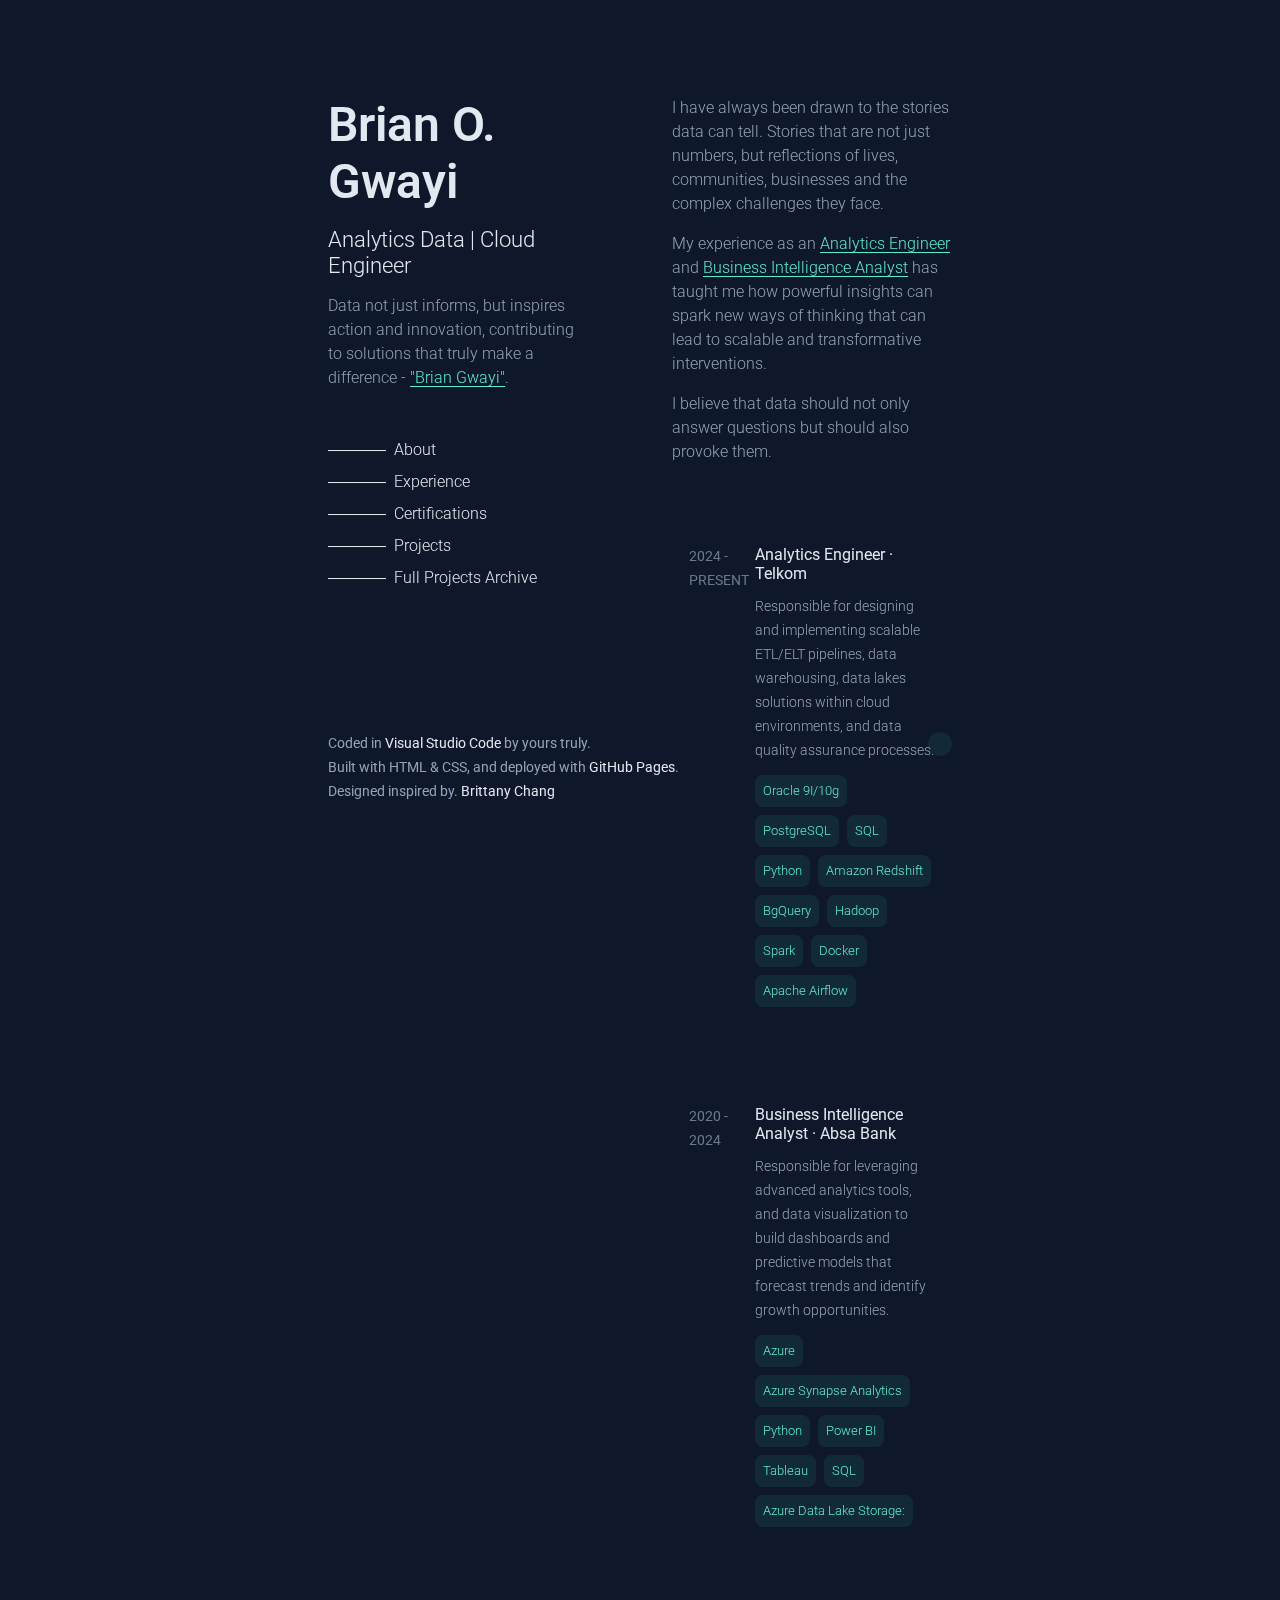
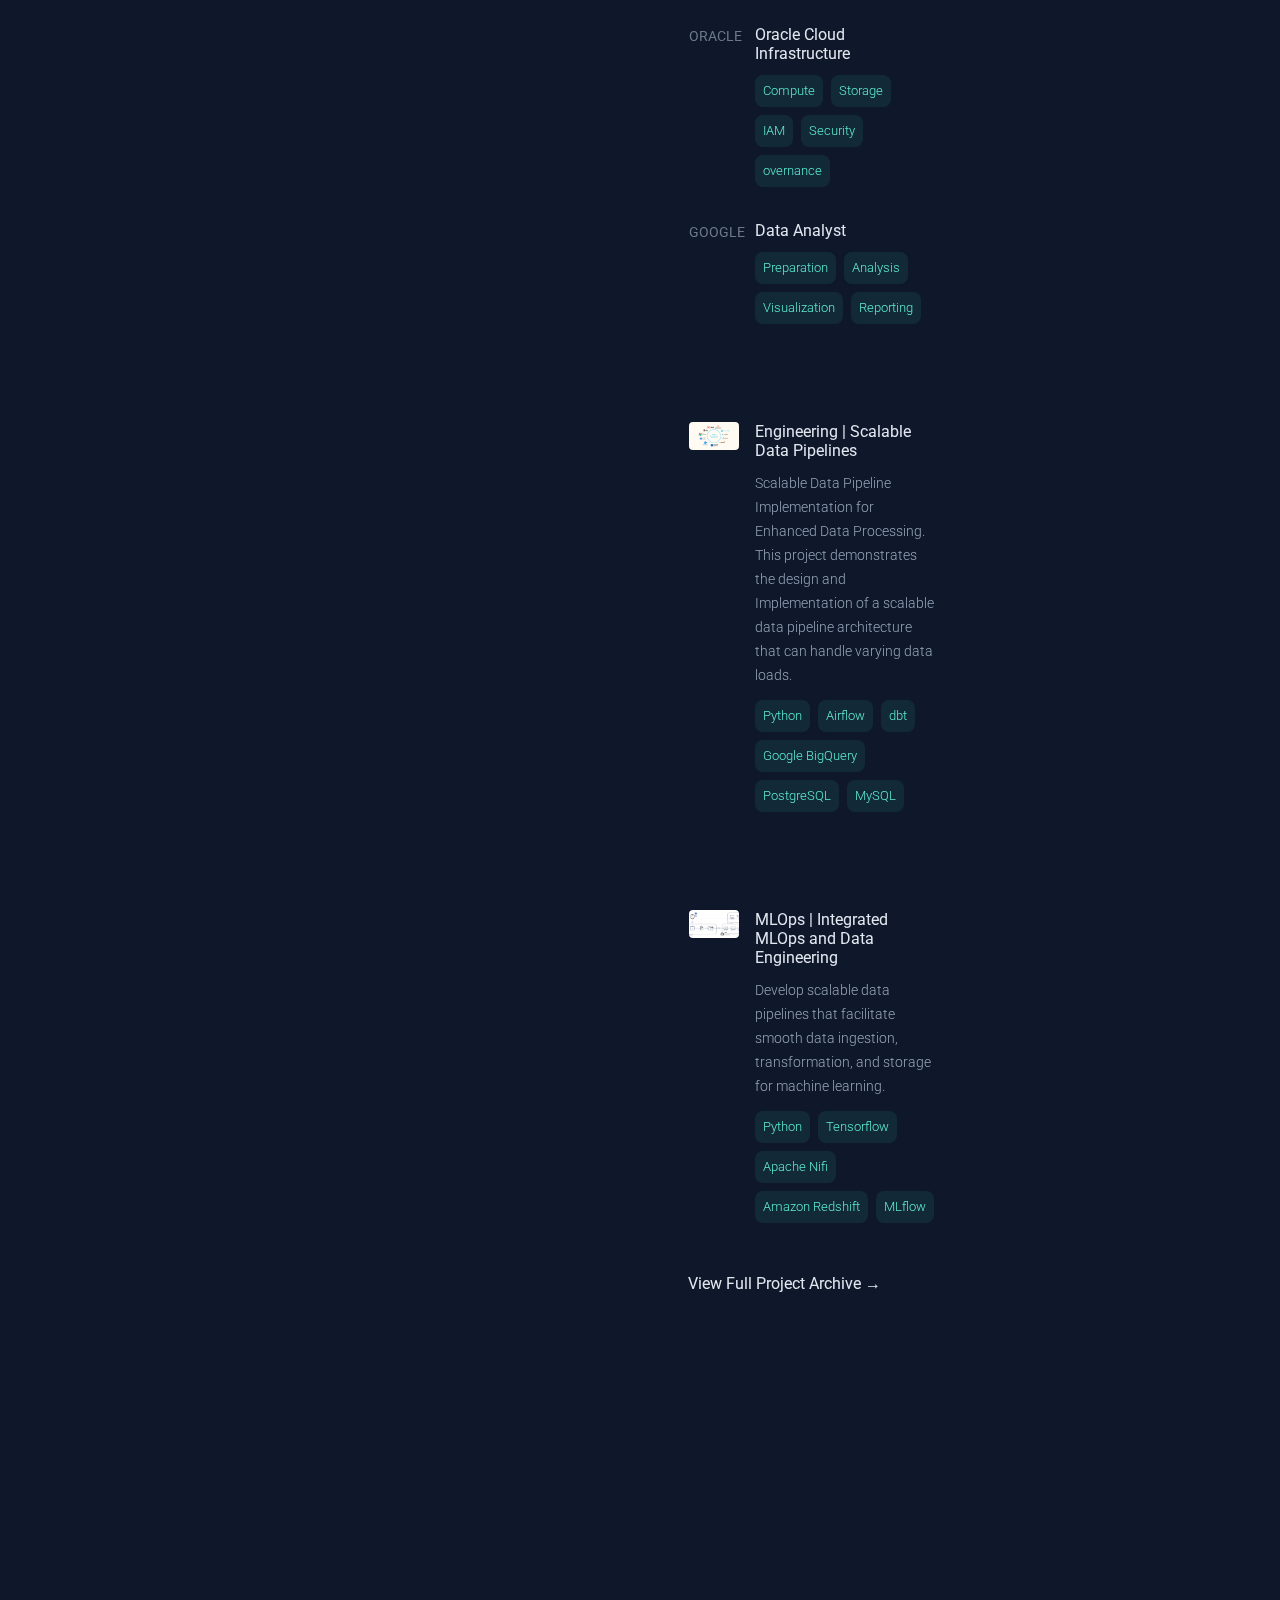
==== index.html @ 4a385754 "Update index.html" ====
<!DOCTYPE html>
<html lang="en">

<head>
    <meta charset="UTF-8">
    <meta name="viewport" content="width=device-width, initial-scale=1.0">
    <title>Brian O. Gwayi</title>
    <link rel="stylesheet" href="styles.css" />

    <link rel="preconnect" href="https://fonts.googleapis.com">
    <link rel="preconnect" href="https://fonts.gstatic.com" crossorigin>
    <link href="https://fonts.googleapis.com/css2?family=Roboto:ital,wght@0,100;0,300;0,400;0,500;0,700;0,900;1,100;1,300;1,400;1,500;1,700;1,900&display=swap" rel="stylesheet">

    <link rel="stylesheet" href="https://cdnjs.cloudflare.com/ajax/libs/font-awesome/6.5.2/css/all.min.css"
        integrity="sha512-SnH5WK+bZxgPHs44uWIX+LLJAJ9/2PkPKZ5QiAj6Ta86w+fsb2TkcmfRyVX3pBnMFcV7oQPJkl9QevSCWr3W6A=="
        crossorigin="anonymous" referrerpolicy="no-referrer" />
</head>

<body id="body">
    <header>
        <a href="#"><h1>Brian O. Gwayi</h1></a>
        <h4>Analytics Data | Cloud Engineer</h4>
        <p>
            Data not just informs, but inspires action and innovation, contributing to solutions that truly make a difference - <span class="accent-highlight">"Brian Gwayi"</span>.
        </p>
        <nav>
            <a class="anchor-text" href="#about">
                <div class="nav-line"></div>
                <p>About</p>
            </a>
            <a class="anchor-text" href="#experience">
                <div class="nav-line"></div>
                <p>Experience</p>
            </a>
            <a class="anchor-text" href="#certifications">
                <div class="nav-line"></div>
                <p>Certifications</p>
            </a>
            <a class="anchor-text" href="#projects">
                <div class="nav-line"></div>
                <p>Projects</p>
            </a>
            <a class="anchor-text" href="projects.html">
                <div class="nav-line"></div>
                <p>Full Projects Archive</p>
            </a>
        </nav>
        <div class="social-link-container">
            <a class="social-link" href="#" target="_blank">
                <i class="fa-brands fa-linkedin-in"></i>
            </a>
            <a class="social-link" href="#" target="_blank">
                <i class="fa-brands fa-github"></i>
            </a>
            <a class="social-link" href="#" target="_blank">
                <i class="fa-brands fa-youtube"></i>
            </a>
            <a class="social-link" href="#" target="_blank">
                <i class="fa-brands fa-twitter"></i>
            </a>
        </div>
    </header>
    <main>
        <section id="about">
            <div class="sticky-header">
                <h2 class="lightText">About</h2>
            </div>
            <div class="about-contents">
                <p>
                    I have always been drawn to the stories data can tell. Stories that are not just numbers, but reflections of
                    lives, communities, businesses and the complex challenges they face.
                </p>
                <p>
                    My experience as an <span class="accent-highlight">Analytics Engineer</span> and <span class="accent-highlight">Business Intelligence Analyst</span> has taught me how powerful insights can spark new ways of thinking that can lead to scalable and transformative interventions.
                </p>
                <p>
                    I believe that data should not only answer questions but should also provoke them.
                </p>
            </div>
        </section>
        <section id="experience">
            <div class="sticky-header">
                <h2 class="lightText">Experience</h2>
            </div>
            <div class="experience-contents">
                <!-- Analytics Engineer Experience -->
                <div class="experience-card">
                    <p class="tenure">2024 - present</p>
                    <div class="card-column">
                        <a class="card-header-link" href="https://telkom.co.ke/" target="_blank">
                            <h3 class="anchor-text card-header">Analytics Engineer · Telkom
                                <i class="fa-solid fa-arrow-right anchor-icon"></i>
                            </h3>
                        </a>
                        <p>
                            Responsible for designing and implementing scalable ETL/ELT pipelines, data warehousing, data lakes solutions within cloud environments, and data quality assurance processes.
                        </p>
                        <div class="tag-container">
                            <div class="tag"><p>Oracle 9I/10g</p></div>
                            <div class="tag"><p>PostgreSQL</p></div>
                            <div class="tag"><p>SQL</p></div>
                            <div class="tag"><p>Python</p></div>
                            <div class="tag"><p>Amazon Redshift</p></div>
                            <div class="tag"><p>BgQuery</p></div>
                            <div class="tag"><p>Hadoop</p></div>
                            <div class="tag"><p>Spark</p></div>
                            <div class="tag"><p>Docker</p></div>
                            <div class="tag"><p>Apache Airflow</p></div>
                        </div>
                    </div>
                </div>
                <!-- Business Intelligence Experience -->
                <div class="experience-card">
                    <p class="tenure">2020 - 2024</p>
                    <div class="card-column">
                        <a class="card-header-link" href="https://absabank.co.ke/" target="_blank">
                            <h3 class="anchor-text card-header">Business Intelligence Analyst · Absa Bank <i
                                    class="fa-solid fa-arrow-right anchor-icon"></i></h3>
                        </a>
                        <p>Responsible for leveraging advanced analytics tools, and data visualization to build dashboards and predictive models that forecast trends and identify growth opportunities.
                        </p>
                        <div class="tag-container">
                            <div class="tag"><p>Azure</p></div>
                            <div class="tag"><p>Azure Synapse Analytics</p></div>
                            <div class="tag"><p>Python</p></div>
                            <div class="tag"><p>Power BI</p></div>
                            <div class="tag"><p>Tableau</p></div>
                            <div class="tag"><p>SQL</p></div>
                            <div class="tag"><p>Azure Data Lake Storage:</p></div>
                        </div>
                    </div>
            </div>
        </section>
        <section id="certifications">
            <div class="sticky-header">
                <h2 class="lightText">Certifications</h2>
            </div>
            <div class="certification-contents">
                <div class="experience-card">
                    <p class="tenure">Oracle</p>
                    <div class="card-column">
                        <a class="card-header-link" href="/assets/docs/eCertificate.pdf" target="_blank">
                            <h3 class="anchor-text card-header">Oracle Cloud Infrastructure
                                <i class="fa-solid fa-arrow-right anchor-icon"></i>
                            </h3>
                        </a>
                        <div class="tag-container">
                            <div class="tag"><p>Compute</p></div>
                            <div class="tag"><p>Storage</p></div>
                            <div class="tag"><p>IAM</p></div>
                            <div class="tag"><p>Security</p></div>
                            <div class="tag"><p>overnance</p></div>
                        </div>
                    </div>
                </div>
                <div class="experience-card">
                    <p class="tenure">Google</p>
                    <div class="card-column">
                        <a class="card-header-link" href="/assets/docs/7CND52S97K7B.pdf" target="_blank">
                            <h3 class="anchor-text card-header">Data Analyst
                                <i class="fa-solid fa-arrow-right anchor-icon"></i>
                            </h3>
                        </a>
                        <div class="tag-container">
                            <div class="tag"><p>Preparation</p></div>
                            <div class="tag"><p>Analysis</p></div>
                            <div class="tag"><p>Visualization</p></div>
                            <div class="tag"><p>Reporting</p></div>
                        </div>
                    </div>
                </div>
            </div>
        </section>
        <section id="projects">
            <div class="sticky-header">
                <h2 class="lightText">Projects</h2>
            </div>
            <div class="project-contents">
                <div class="project-card">
                    <div class="project-image-container">
                        <img src="/assets/public_img/engineering.png" alt="hyr_sh thumbnail" />
                    </div>
                    <div class="card-column">
                        <a href="pipeline.html" target="_blank" class="card-header-link">
                            <h3 class="anchor-text card-header">Engineering | Scalable Data Pipelines
                                <i class="fa-solid fa-arrow-right anchor-icon"></i>
                            </h3>
                        </a>
                        <p>Scalable Data Pipeline Implementation for Enhanced Data Processing. This project demonstrates the design and Implementation of a scalable data pipeline architecture that can handle varying data loads.</p>
                        </a>
                        <div class="tag-container">
                            <div class="tag"><p>Python</p></div>
                            <div class="tag"><p>Airflow</p></div>
                            <div class="tag"><p>dbt</p></div>
                            <div class="tag"><p>Google BigQuery</p></div>
                            <div class="tag"><p>PostgreSQL</p></div>
                            <div class="tag"><p>MySQL</p></div>
                        </div>
                    </div>
                </div>
                <div class="project-card">
                    <div class="project-image-container">
                        <img src="/assets/public_img/DiagramMLOPs.png" alt="smoljames_education thumbnail" />
                    </div>
                    <div class="card-column">
                        <a class="card-header-link" href="#" target="_blank">
                            <h3 class="anchor-text card-header">MLOps | Integrated MLOps and Data Engineering
                                <i
                                    class="fa-solid fa-arrow-right anchor-icon"></i></h3>
                        </a>
                        <p>
                            Develop scalable data pipelines that facilitate smooth data ingestion, transformation, and storage for machine learning.
                        </p>
                        </a>
                        <div class="tag-container">
                            <div class="tag"><p>Python</p></div>
                            <div class="tag"><p>Tensorflow</p></div>
                            <div class="tag"><p>Apache Nifi</p></div>
                            <div class="tag"><p>Amazon Redshift</p></div>
                            <div class="tag"><p>MLflow</p></div>
                        </div>
                    </div>
                </div>
            </div>
            <a href="projects.html" target="_blank" class="project-archive-link">
                <p>View Full Project Archive <span class="right-arrow">&rarr;</span></p>
            </a>
        </section>
    </main>
    <footer>
        <p>
            Coded in <a href="https://code.visualstudio.com/" target="_blank" class="anchor-text">Visual Studio Code</a>
            by yours truly. <br />Built with HTML & CSS, and
            deployed with <a href="https://pages.github.com/" target="_blank" class="anchor-text">GitHub Pages</a>. <br />Designed inspired by.
            <a href="https://brittanychiang.com/" target="_blank" class="anchor-text">Brittany Chang</a>
        </p>
        <a href="#body" class="scroll-to-top">
            <i class="fa-solid fa-arrow-up"></i>
        </a>
    </footer>
</body>
</html>
---- styles.css ----
:root {
    --color-accent: #5eead4;
    --background-accent: #2dd4bf1a;
    --color-highlight: #e2e8f0;
}

html {
    scroll-behavior: smooth;
}

* {
    box-sizing: border-box;
    margin: 0;
    padding: 0;
    font-family: 'Roboto', sans-serif;
}

body {
    background: #0f172a;
    color: #94a3b8;
    padding: 4rem 2rem;
    display: grid;
    grid-template-columns: repeat(1, minmax(0, 1fr));
    gap: 4rem;
}

p {
    line-height: 1.5rem;
}

p::selection,
h1::selection,
h2::selection,
h3::selection,
h4::selection,
h5::selection,
h6::selection,
/* my styles */
.accent-highlight::selection,
.anchor-text::selection {
    background: var(--color-accent);
    color: #0f172a;
}

header,
main,
footer {
    position: relative;
    z-index: 10;
}

header {
    display: flex;
    flex-direction: column;
    gap: 1rem;
    max-width: 300px;
}

header h1,
header h4,
.lightText {
    color: var(--color-highlight);
}

header a {
    text-decoration: none;
}

header h1 {
    font-weight: 600;
}

header h4 {
    font-weight: 300;
}

header p {
    font-weight: 300;
}

nav {
    display: none;
}

nav a {
    font-size: 0.9rem;
    display: flex;
    align-items: center;
    gap: 0.5rem;
}

.nav-line {
    /* ADDED POST TUTORIAL */
    height: 1px;
    width: 58px;
    background: var(--color-highlight);
    transition-duration: 200ms;
}

nav a:hover .nav-line {
    /* ADDED POST TUTORIAL */
    background: var(--color-accent);
    width: 96px;
}

.social-link-container {
    display: flex;
    align-items: center;
    gap: 1rem;
}

.social-link {
    font-size: 1.4rem;
    color: inherit;
    text-decoration: none;
    transition-duration: 200ms;
}

.social-link:hover {
    color: var(--color-highlight);
}

main {
    display: flex;
    flex-direction: column;
    gap: 4rem;
}

section {
    display: flex;
    flex-direction: column;
    gap: 2rem;
}

section h2 {
    text-transform: uppercase;
    font-size: 1rem;
    font-weight: 500;
}

.sticky-header {
    position: sticky;
    top: 0;
    padding: 1rem 0;
}

.sticky-header h2 {
    position: relative;
    z-index: 2;
}

.sticky-header::before {
    content: '';
    position: absolute;
    inset: 0;
    /* MODIFIED POST TUTORIAL - REMOVE OPACITY AND CHANGED HEX CODE */
    background: #0f172a;
    backdrop-filter: blur(5px);
}

.about-contents {
    display: flex;
    flex-direction: column;
    gap: 1rem;
}

.about-contents p {
    font-size: 1rem;
    font-weight: 300;
}

.anchor-text {
    color: var(--color-highlight);
    text-decoration: none;
    transition-duration: 200ms;
}

.anchor-text:hover {
    color: var(--color-accent);
}

.experience-contents,
.project-contents {
    display: flex;
    flex-direction: column;
    gap: 4rem;
}

.experience-card,
.project-card {
    display: grid;
    grid-template-columns: repeat(1, minmax(0, 1fr));
}

.experience-card {
    /* MODIFIED POST TUTORIAL */
    gap: 0.5rem 1rem;
}

.project-card {
    /* MODIFIED POST TUTORIAL */
    gap: 1rem 1rem;
}

.card-column {
    display: flex;
    flex-direction: column;
    gap: 0.75rem;
}

.card-column p {
    font-weight: 300;
    font-size: .9rem;
}

.card-header-link {
    /* ADDED POST TUTORIAL - ADDED CLASS TO ANCHOR TAG IN HTML */
    text-decoration: none;
}

.tenure {
    opacity: 0.7;
    text-transform: uppercase;
    font-size: 0.8rem;
}

.experience-card p {
    font-size: 0.9rem;
}

.card-header {
    font-weight: 400;
    font-size: 1rem;
}

.anchor-icon {
    padding-left: 0.5rem;
}

.tag-container {
    display: flex;
    flex-wrap: wrap;
    gap: 0.5rem;
    color: var(--color-accent);
}

.tag {
    border-radius: 0.5rem;
    padding: 0.25rem 0.5rem;
    background: var(--background-accent);
}

.tag p {
    font-size: 0.8rem;
}

.project-image-container {
    max-width: 200px;
    overflow: hidden;
    display: grid;
    place-items: center;
    aspect-ratio: 16 / 9;
    order: 2;
    border-radius: 0.25rem;
}

.project-image-container img {
    object-fit: cover;
    width: 100%;
    height: 100%;
}

.project-stat-link {
    display: flex;
    align-items: center;
    gap: 0.5rem;
    font-size: 0.8rem;
}

.project-archive-link {
    position: relative;
    color: var(--color-highlight);
    text-decoration: none;
    transition-duration: 200ms;
    margin-right: auto;
}

.project-archive-link span {
    transition-duration: 200ms;
}

.project-archive-link:hover span {
    padding-left: 0.5rem;
}

.project-archive-link::after {
    content: '';
    position: absolute;
    left: 0;
    width: 100%;
    height: 1.5px;
    bottom: 0;
    background: transparent;
    transition-duration: 200ms;
}

.project-archive-link:hover::after {
    background: var(--color-accent);
}

footer {
    display: flex;
    flex-direction: column;
    gap: 2rem;
    justify-content: space-between;
    align-items: flex-start;
}

footer p {
    font-size: 0.9rem;
}

.scroll-to-top {
    text-decoration: none;
    color: var(--color-accent);
    background: var(--background-accent);
    padding: 0 0.75rem;
    aspect-ratio: 1/1;
    display: grid;
    place-items: center;
    border-radius: 100%;
    overflow: hidden;
    transition-duration: 200ms;
}

.scroll-to-top:hover {
    opacity: 0.6;
}

.accent-highlight {
    color: var(--color-accent);
    /* font-style: italic; */
    text-decoration: underline;
    text-underline-offset: .2rem;
}

.accent-highlight:hover {
    color: var(--color-highlight);
}

/* MEDIUM SCREEN BREAKPOINT */
@media (min-width: 640px) {

    /* ADJUSTED POST TUTORIAL */
    body {
        padding: 5rem 3rem;
    }

    .project-card,
    .experience-card {
        grid-template-columns: repeat(4, minmax(0, 1fr));
    }

    .card-column {
        grid-column: span 3 / span 3;
    }

    .project-image-container {
        order: 0;
    }

    header {
        max-width: unset;
    }

    header h1 {
        font-size: 3rem;
    }

    header h4 {
        font-size: 1.4rem;
    }

    header p {
        max-width: 300px;
    }

    .social-link-container {
        gap: 1.5rem;
    }

    .social-link-container i {
        font-size: 2rem;
    }
}


/* LARGE SCREEN BREAKPOINT */
@media (min-width: 1024px) {
    body {
        grid-template-columns: repeat(2, minmax(0, 1fr));
        /* ADJUSTED POST TUTORIAL */
        /* gap: 10rem; */
        padding: 2rem;
        padding-top: 0;
        /* my style */
        margin: auto 70px;
    }

    header {
        position: sticky;
        top: 0;
        margin-left: auto;
        /* MODIFIED POST TUTORIAL */
        height: fit-content;
        padding-bottom: 6rem;
    }

    header h1 {
        font-size: 3rem;
    }

    header h4 {
        font-size: 1.4rem;
    }

    header p {
        /* max-width: 300px; */

        /* my styles */
        max-width: 90%;
    }

    nav {
        /* MODIFIED POST TUTORIAL */
        padding: 2rem 0;
        display: flex;
        flex-direction: column;
        gap: 0.5rem;
        flex: 1;
    }

    nav a {
        font-size: 1rem;
    }

    .social-link-container {
        gap: 1.5rem;
    }

    .social-link-container i {
        font-size: 2rem;
    }

    header,
    main {
        padding-top: 6rem;
        max-width: 700px;
        width: 100%;
    }

    main {
        margin-right: auto;
    }

    .sticky-header {
        display: none;
    }

    /* ADDED POST TUTORIAL */
    .project-card,
    .experience-card {
        padding: 1rem;
        border-radius: 0.5rem;
        border: 1px solid transparent;
        transition-duration: 200ms;
    }

    /* ADDED POST TUTORIAL */
    .project-card:hover,
    .experience-card:hover {
        background: #1b2541;
        border: 1px solid #94a3b826;
        box-shadow: 0 0 20px 3px #0f172a;
    }

    .project-archive-link,
    .resume-link {
        padding-left: 1rem;
    }

    footer {

        grid-column: span 2 / span 2;
        flex-direction: row;
        max-width: 1400px;
        margin: 0 auto;
        width: 100%;
        /* me */
        position: sticky;
        bottom: 0;
        padding-bottom: 6rem;
    }
}


/* LARGE SCREEN BREAKPOINT */
@media (min-width: 1280px) {
    body {
        grid-template-columns: repeat(2, minmax(0, 1fr));
        /* ADJUSTED POST TUTORIAL */
        /* gap: 10rem; */
        padding: 8rem;
        padding-top: 0;
        /* my style */
        margin: auto 200px;
    }

    header {
        position: sticky;
        top: 0;
        margin-left: auto;
        /* MODIFIED POST TUTORIAL */
        height: fit-content;
        padding-bottom: 6rem;
    }

    header h1 {
        font-size: 3rem;
    }

    header h4 {
        font-size: 1.4rem;
    }

    header p {
        /* max-width: 300px; */

        /* my styles */
        max-width: 90%;
    }

    nav {
        /* MODIFIED POST TUTORIAL */
        padding: 2rem 0;
        display: flex;
        flex-direction: column;
        gap: 0.5rem;
        flex: 1;
    }

    nav a {
        font-size: 1rem;
    }

    .social-link-container {
        gap: 1.5rem;
    }

    .social-link-container i {
        font-size: 2rem;
    }

    header,
    main {
        padding-top: 6rem;
        max-width: 700px;
        width: 100%;
    }

    main {
        margin-right: auto;
    }

    .sticky-header {
        display: none;
    }

    /* ADDED POST TUTORIAL */
    .project-card,
    .experience-card {
        padding: 1rem;
        border-radius: 0.5rem;
        border: 1px solid transparent;
        transition-duration: 200ms;
    }

    /* ADDED POST TUTORIAL */
    .project-card:hover,
    .experience-card:hover {
        background: #1b2541;
        border: 1px solid #94a3b826;
        box-shadow: 0 0 20px 3px #0f172a;
    }

    .project-archive-link,
    .resume-link {
        padding-left: 1rem;
    }

    footer {

        grid-column: span 2 / span 2;
        flex-direction: row;
        max-width: 1400px;
        margin: 0 auto;
        width: 100%;
        /* me */
        position: sticky;
        bottom: 0;
        padding-bottom: 6rem;
    }
}
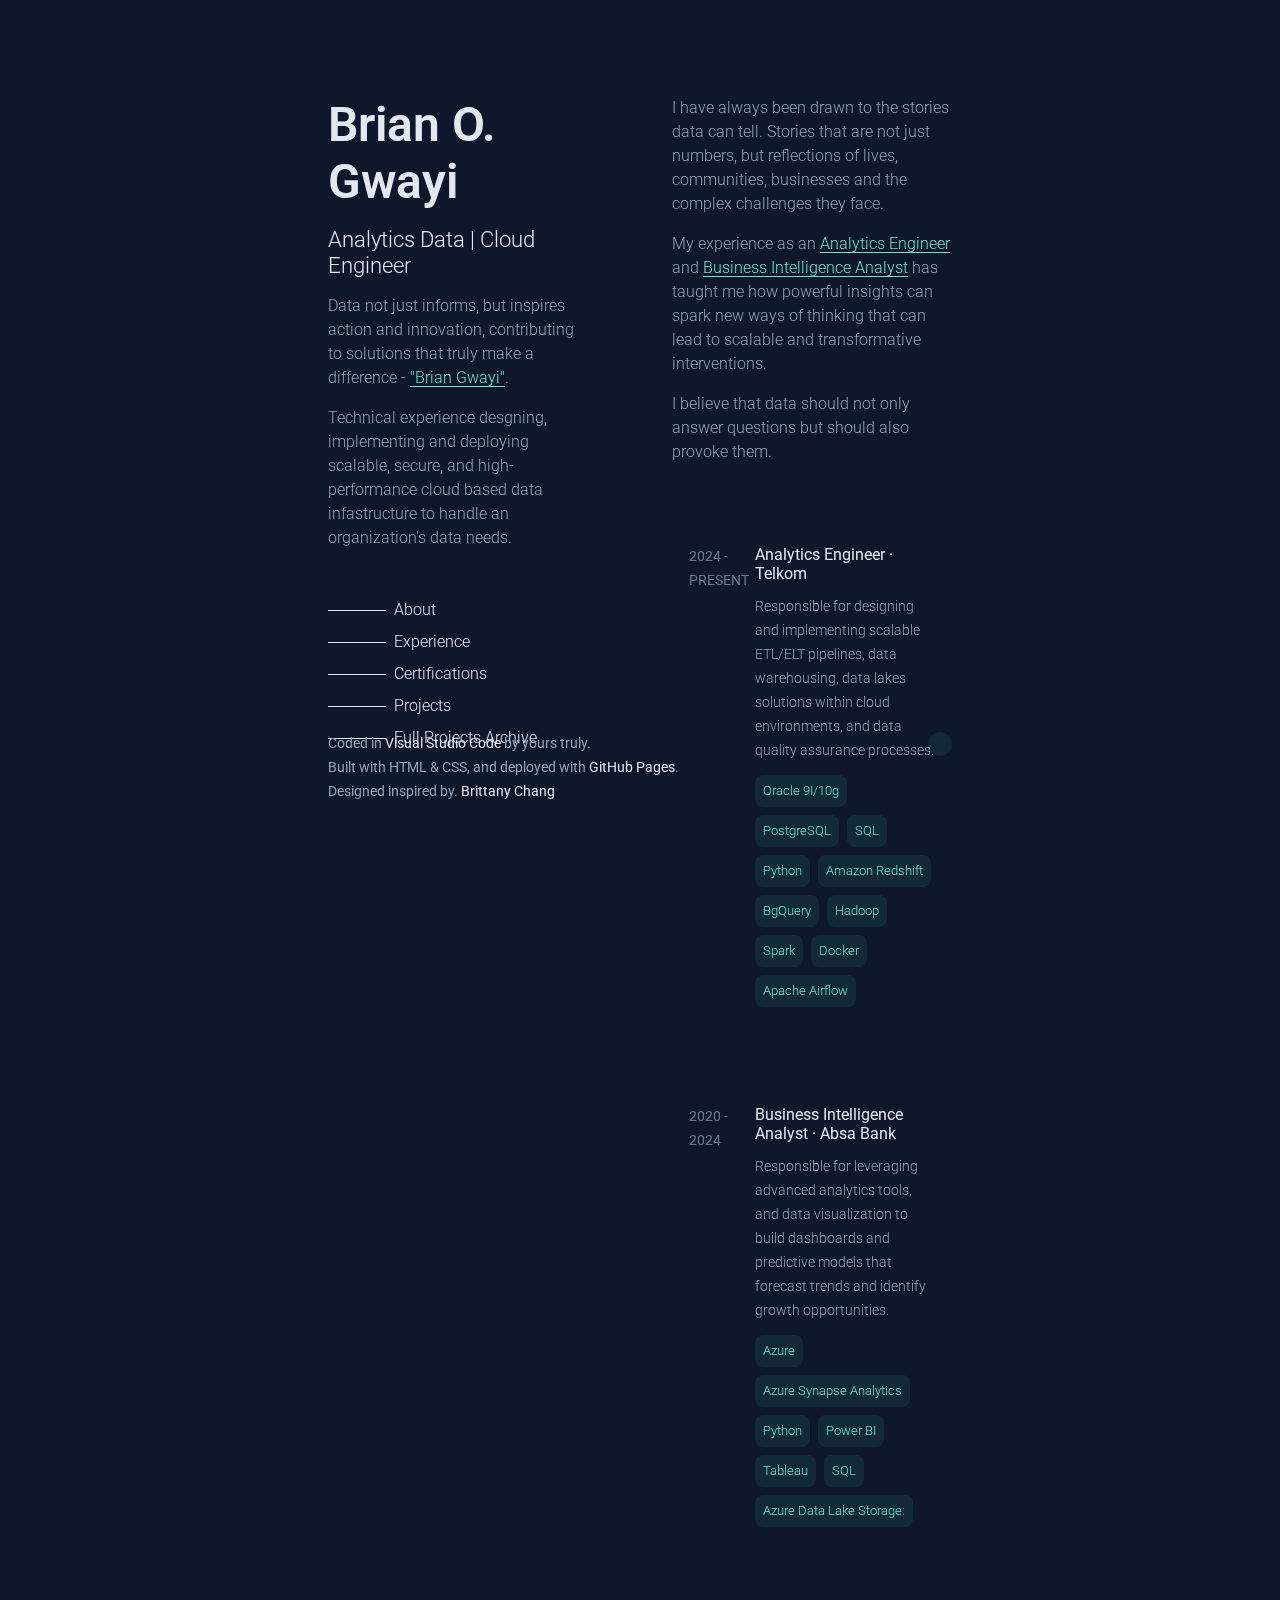
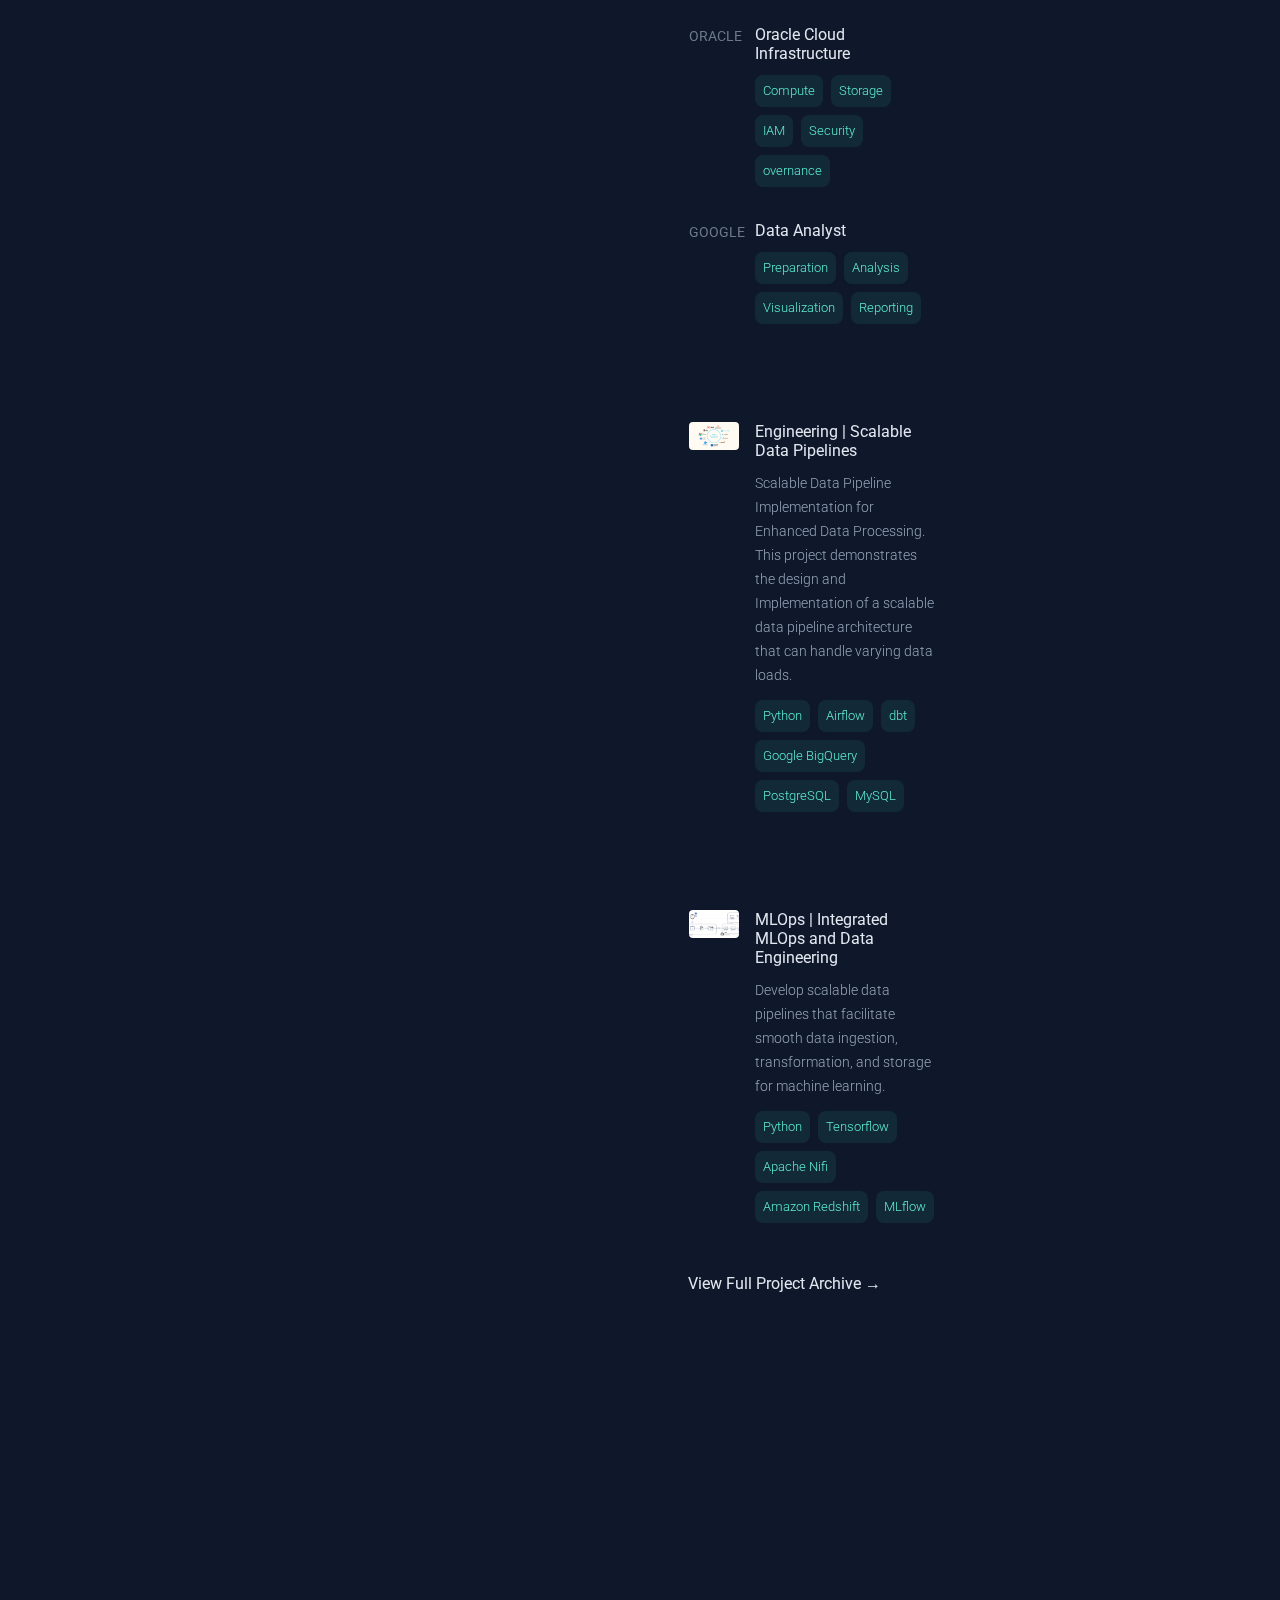
==== commit 101fd190: "update" ====
--- a/index.html
+++ b/index.html
@@ -22,6 +22,9 @@
         <h4>Analytics Data | Cloud Engineer</h4>
         <p>
             Data not just informs, but inspires action and innovation, contributing to solutions that truly make a difference - <span class="accent-highlight">"Brian Gwayi"</span>.
+        </p>
+        <p>
+            Technical experience desgning, implementing and deploying scalable, secure, and high-performance cloud based data infastructure to handle an organization's data needs.
         </p>
         <nav>
             <a class="anchor-text" href="#about">
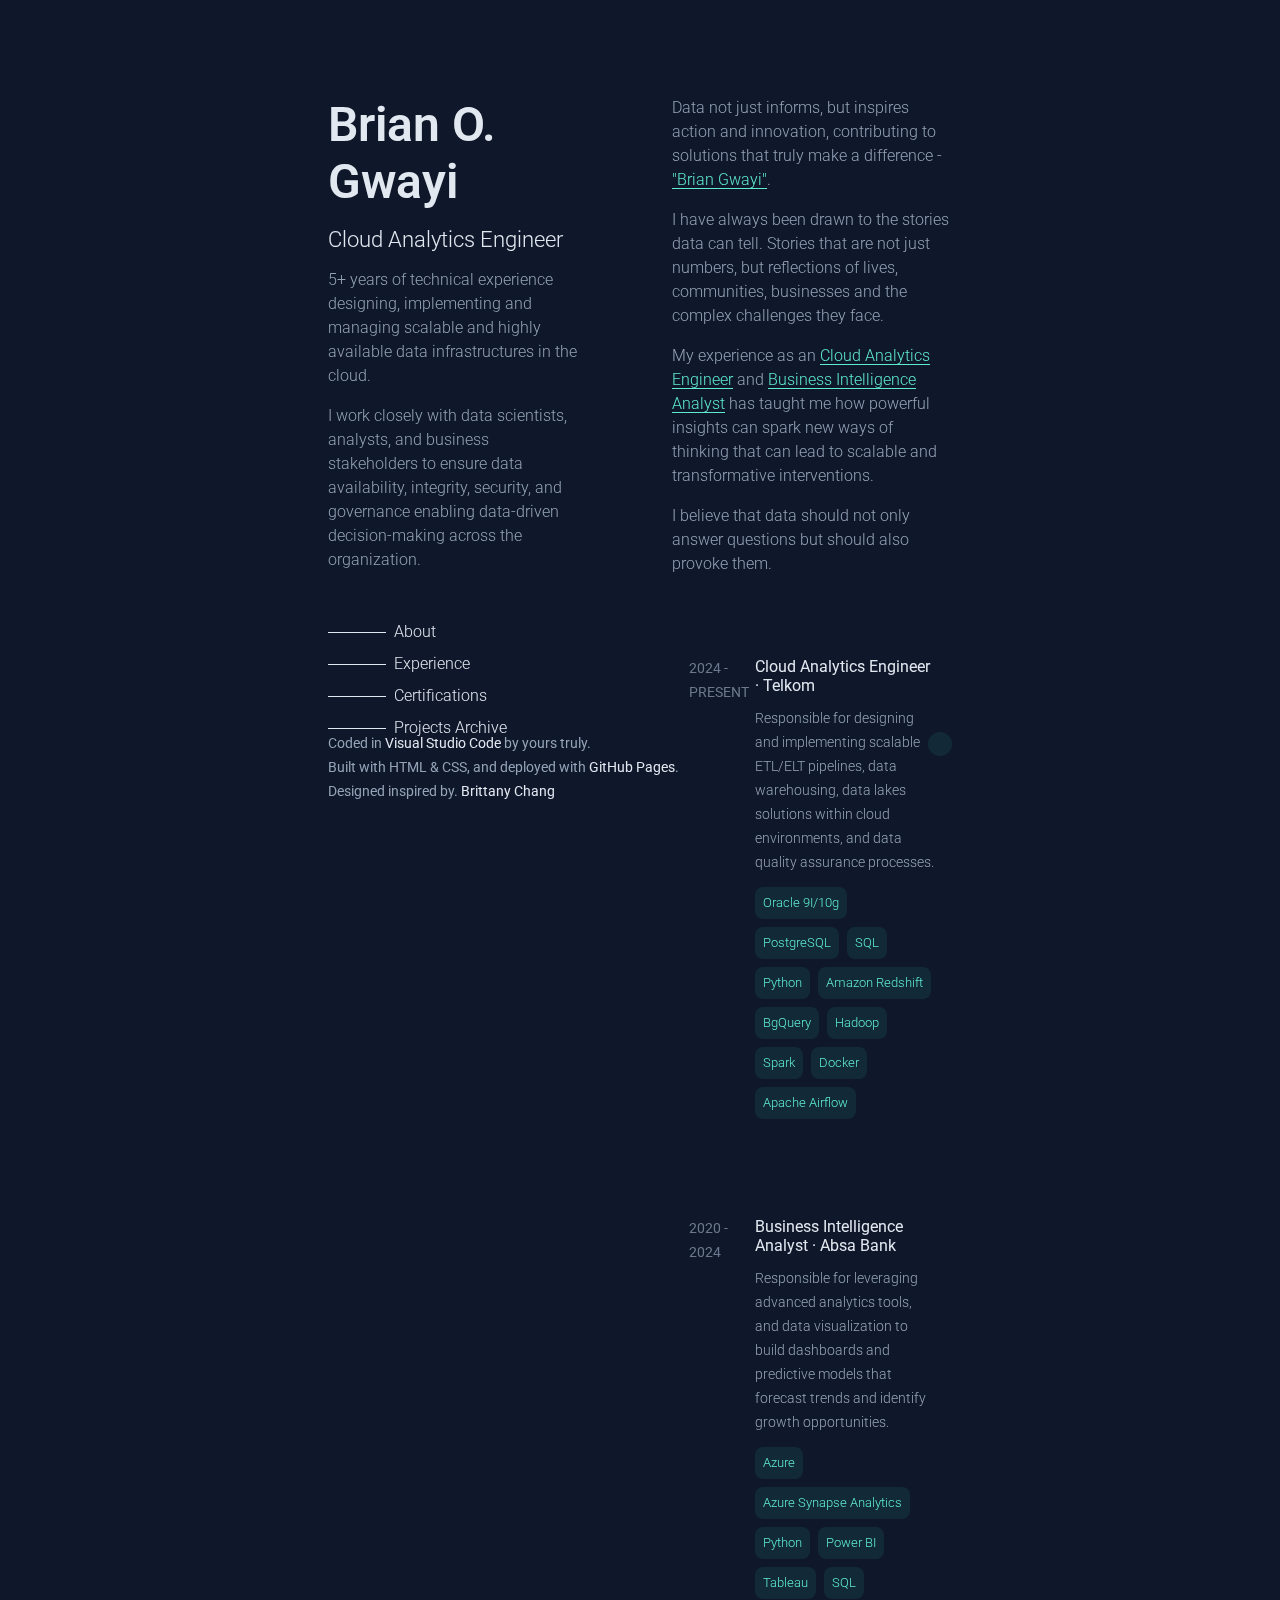
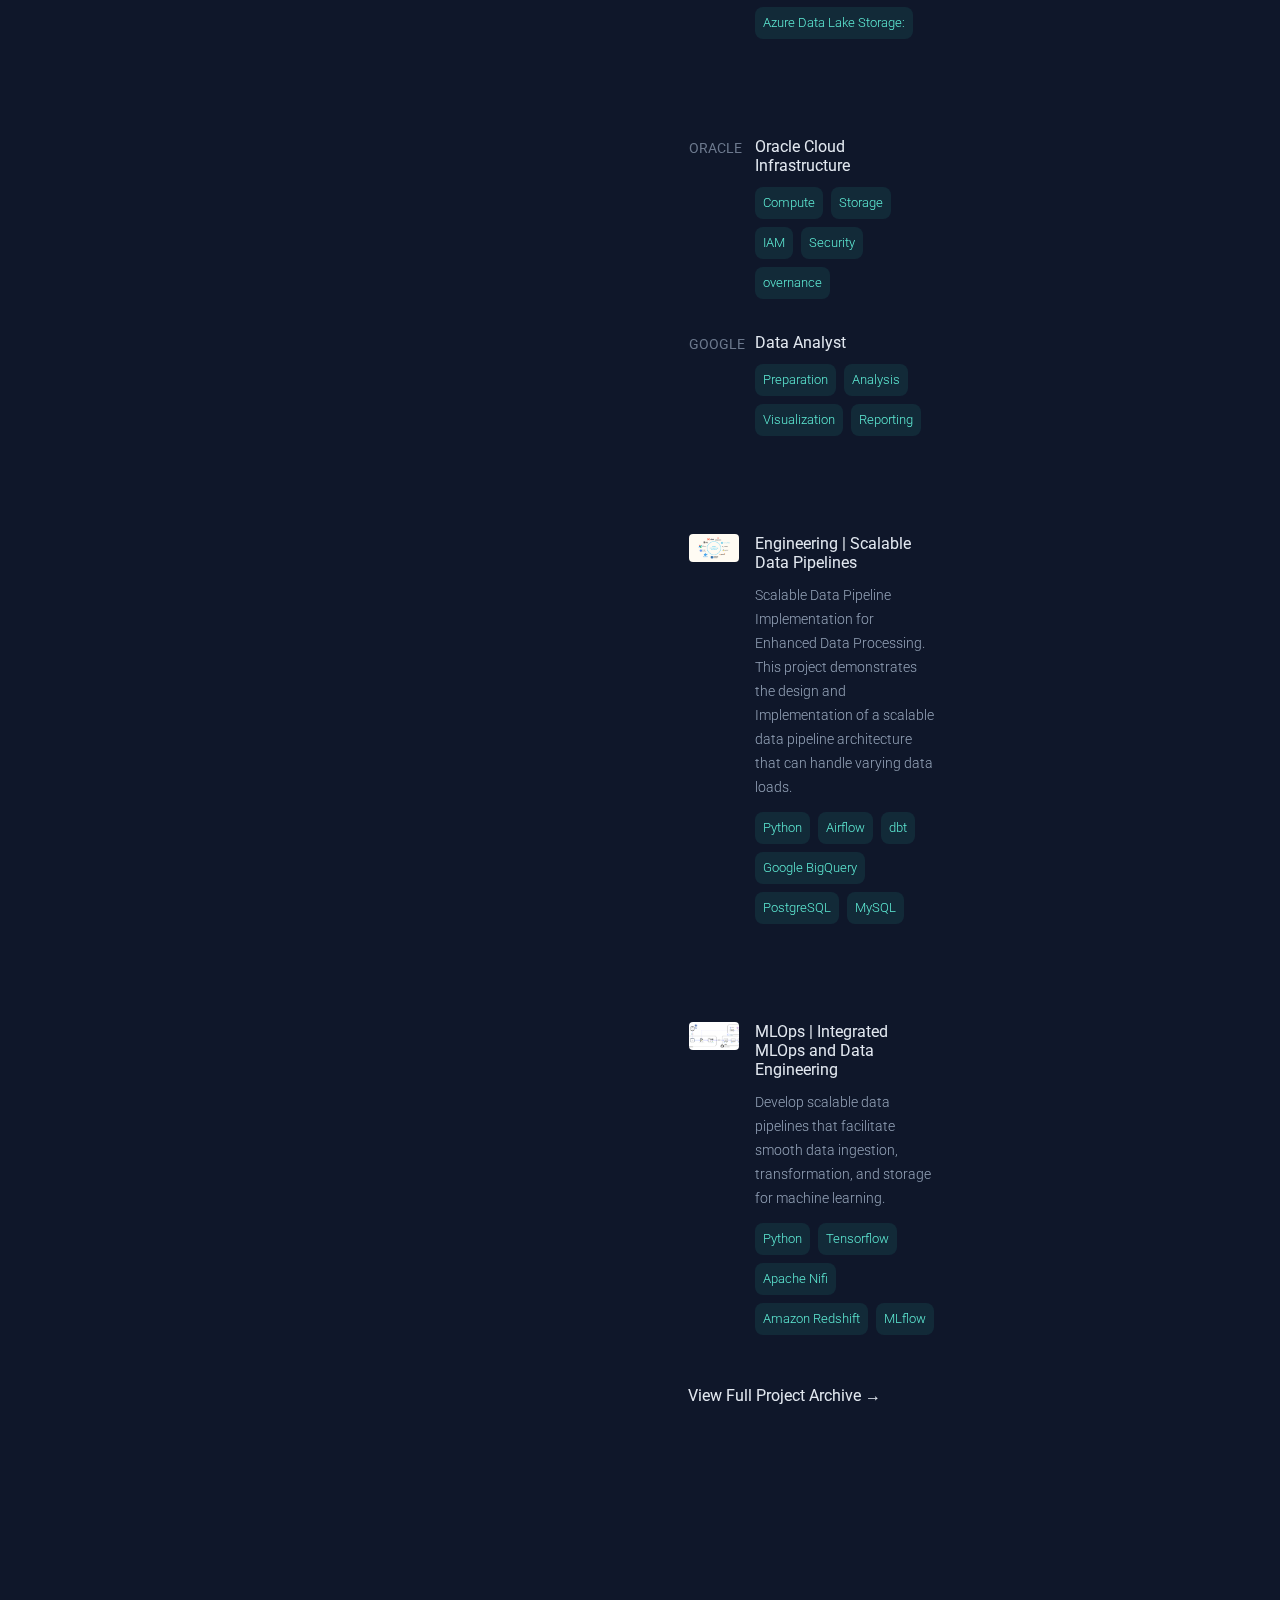
==== commit 53bde570: "Update index.html" ====
--- a/index.html
+++ b/index.html
@@ -19,13 +19,19 @@
 <body id="body">
     <header>
         <a href="#"><h1>Brian O. Gwayi</h1></a>
-        <h4>Analytics Data | Cloud Engineer</h4>
-        <p>
+        <h4>Cloud Analytics Engineer</h4>
+        <p>
+            5+ years of technical experience designing, implementing and managing scalable and highly available data infrastructures in the cloud.
+        </p>
+        <p>
+            I work closely with data scientists, analysts, and business stakeholders to ensure data availability, integrity, security, and governance enabling data-driven decision-making across the organization.
+        </p>
+        <!-- <p>
             Data not just informs, but inspires action and innovation, contributing to solutions that truly make a difference - <span class="accent-highlight">"Brian Gwayi"</span>.
         </p>
         <p>
             Technical experience desgning, implementing and deploying scalable, secure, and high-performance cloud based data infastructure to handle an organization's data needs.
-        </p>
+        </p> -->
         <nav>
             <a class="anchor-text" href="#about">
                 <div class="nav-line"></div>
@@ -39,13 +45,13 @@
                 <div class="nav-line"></div>
                 <p>Certifications</p>
             </a>
-            <a class="anchor-text" href="#projects">
+            <!-- <a class="anchor-text" href="#projects">
                 <div class="nav-line"></div>
                 <p>Projects</p>
-            </a>
+            </a> -->
             <a class="anchor-text" href="projects.html">
                 <div class="nav-line"></div>
-                <p>Full Projects Archive</p>
+                <p>Projects Archive</p>
             </a>
         </nav>
         <div class="social-link-container">
@@ -70,11 +76,14 @@
             </div>
             <div class="about-contents">
                 <p>
+                    Data not just informs, but inspires action and innovation, contributing to solutions that truly make a difference - <span class="accent-highlight">"Brian Gwayi"</span>.
+                </p>
+                <p>
                     I have always been drawn to the stories data can tell. Stories that are not just numbers, but reflections of
                     lives, communities, businesses and the complex challenges they face.
                 </p>
                 <p>
-                    My experience as an <span class="accent-highlight">Analytics Engineer</span> and <span class="accent-highlight">Business Intelligence Analyst</span> has taught me how powerful insights can spark new ways of thinking that can lead to scalable and transformative interventions.
+                    My experience as an <span class="accent-highlight">Cloud Analytics Engineer</span> and <span class="accent-highlight">Business Intelligence Analyst</span> has taught me how powerful insights can spark new ways of thinking that can lead to scalable and transformative interventions.
                 </p>
                 <p>
                     I believe that data should not only answer questions but should also provoke them.
@@ -91,7 +100,7 @@
                     <p class="tenure">2024 - present</p>
                     <div class="card-column">
                         <a class="card-header-link" href="https://telkom.co.ke/" target="_blank">
-                            <h3 class="anchor-text card-header">Analytics Engineer · Telkom
+                            <h3 class="anchor-text card-header">Cloud Analytics Engineer · Telkom
                                 <i class="fa-solid fa-arrow-right anchor-icon"></i>
                             </h3>
                         </a>
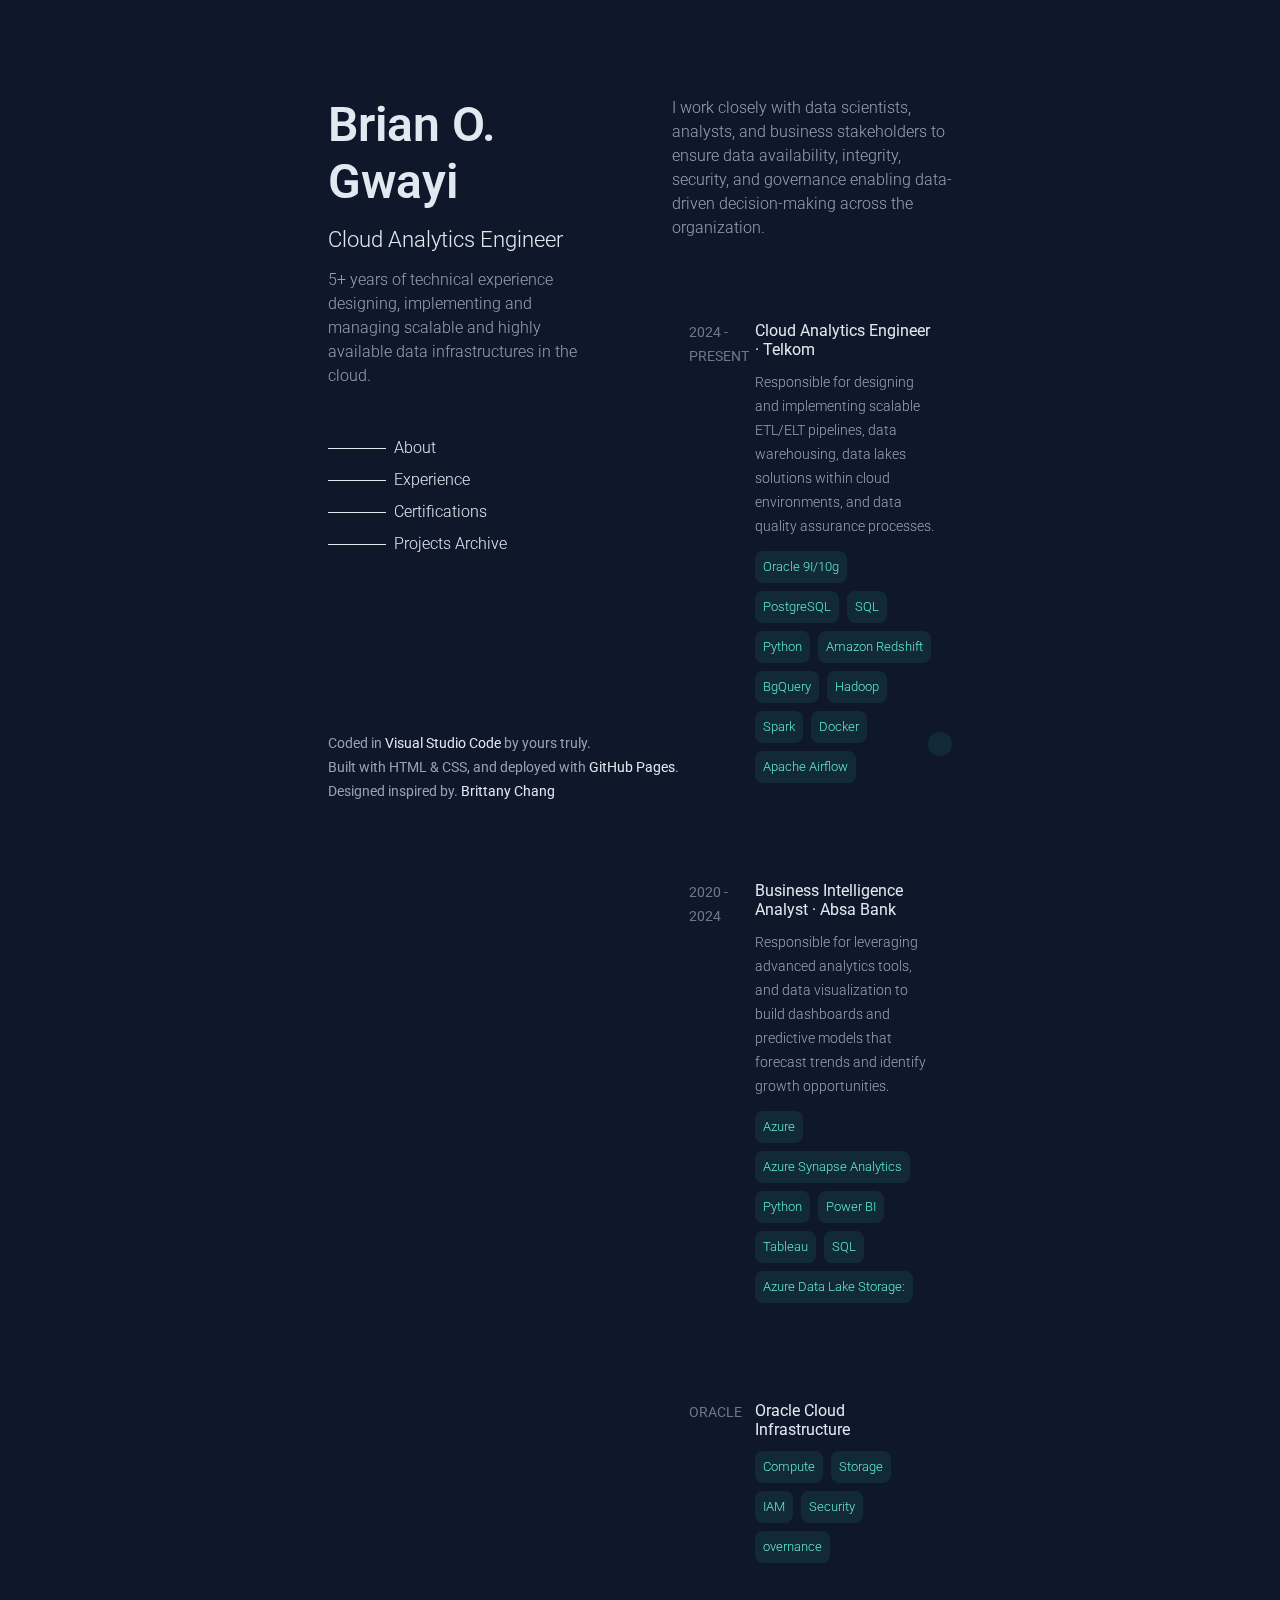
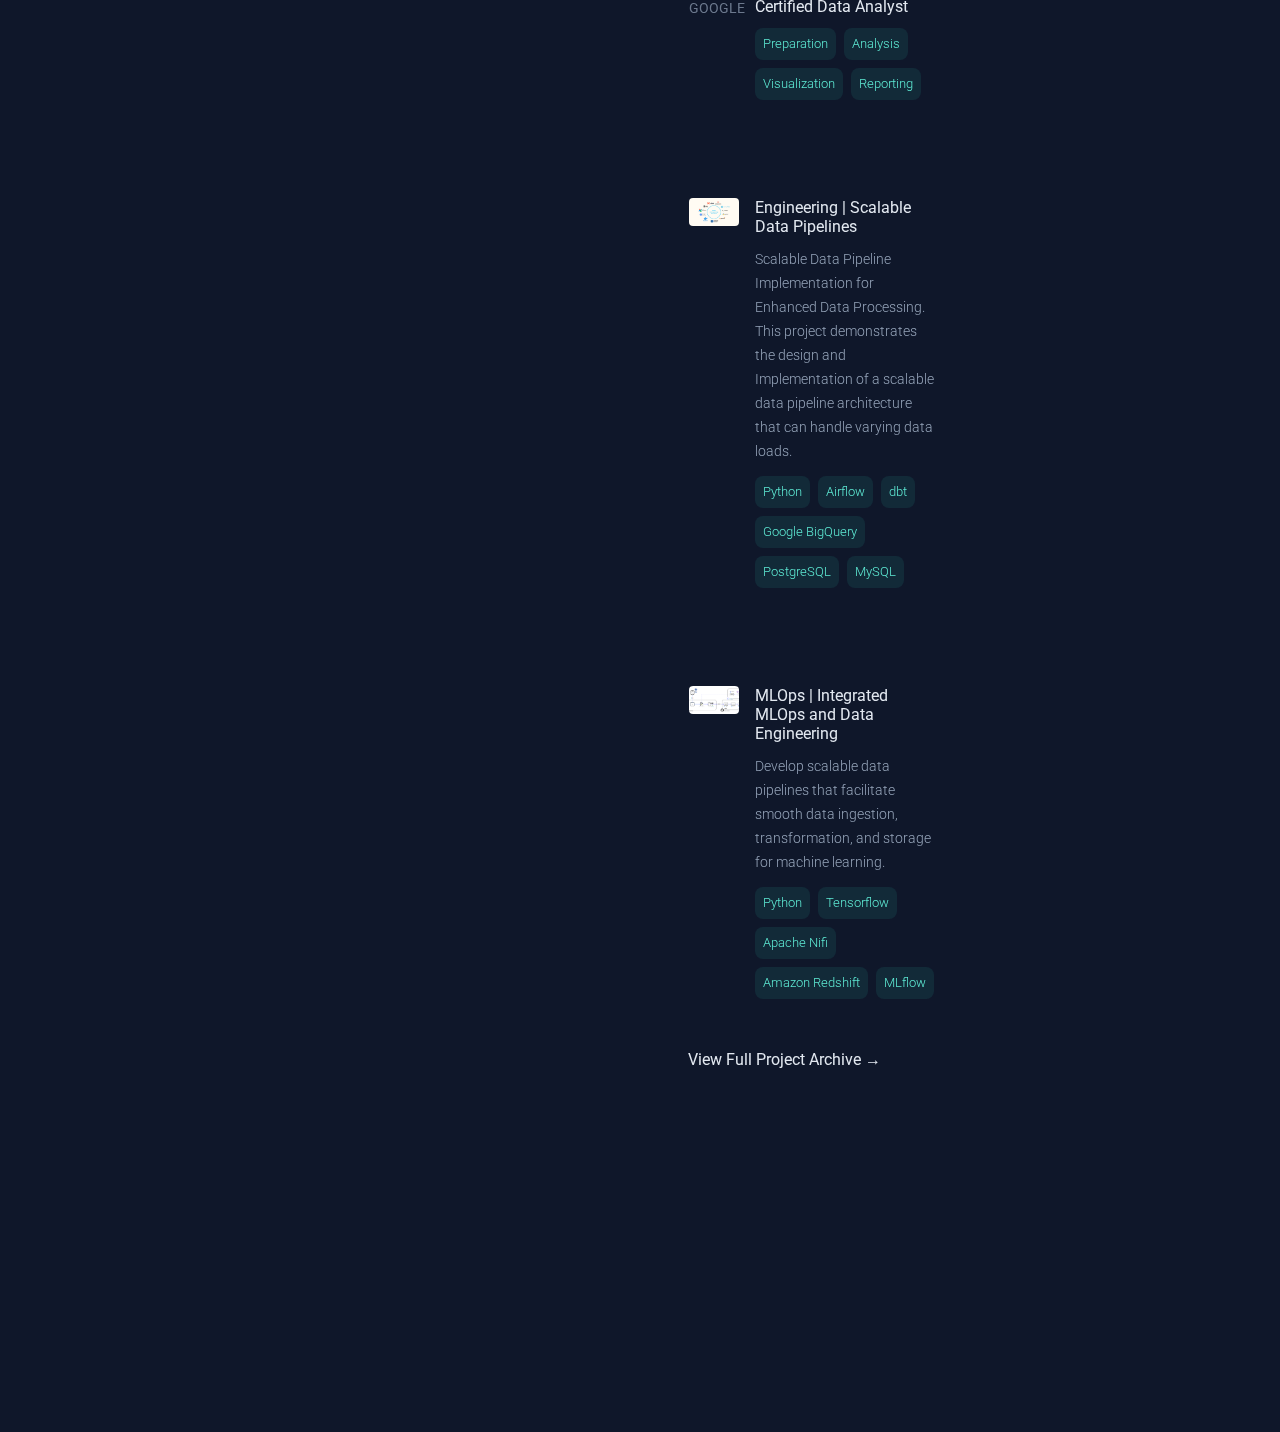
==== commit 31600c7a: "Update index.html" ====
--- a/index.html
+++ b/index.html
@@ -23,9 +23,9 @@
         <p>
             5+ years of technical experience designing, implementing and managing scalable and highly available data infrastructures in the cloud.
         </p>
-        <p>
+        <!-- <p>
             I work closely with data scientists, analysts, and business stakeholders to ensure data availability, integrity, security, and governance enabling data-driven decision-making across the organization.
-        </p>
+        </p> -->
         <!-- <p>
             Data not just informs, but inspires action and innovation, contributing to solutions that truly make a difference - <span class="accent-highlight">"Brian Gwayi"</span>.
         </p>
@@ -76,6 +76,9 @@
             </div>
             <div class="about-contents">
                 <p>
+                   I work closely with data scientists, analysts, and business stakeholders to ensure data availability, integrity, security, and governance enabling data-driven decision-making across the organization.
+                </p>
+                <!-- <p>
                     Data not just informs, but inspires action and innovation, contributing to solutions that truly make a difference - <span class="accent-highlight">"Brian Gwayi"</span>.
                 </p>
                 <p>
@@ -87,7 +90,7 @@
                 </p>
                 <p>
                     I believe that data should not only answer questions but should also provoke them.
-                </p>
+                </p> -->
             </div>
         </section>
         <section id="experience">
@@ -169,7 +172,7 @@
                     <p class="tenure">Google</p>
                     <div class="card-column">
                         <a class="card-header-link" href="/assets/docs/7CND52S97K7B.pdf" target="_blank">
-                            <h3 class="anchor-text card-header">Data Analyst
+                            <h3 class="anchor-text card-header">Certified Data Analyst
                                 <i class="fa-solid fa-arrow-right anchor-icon"></i>
                             </h3>
                         </a>
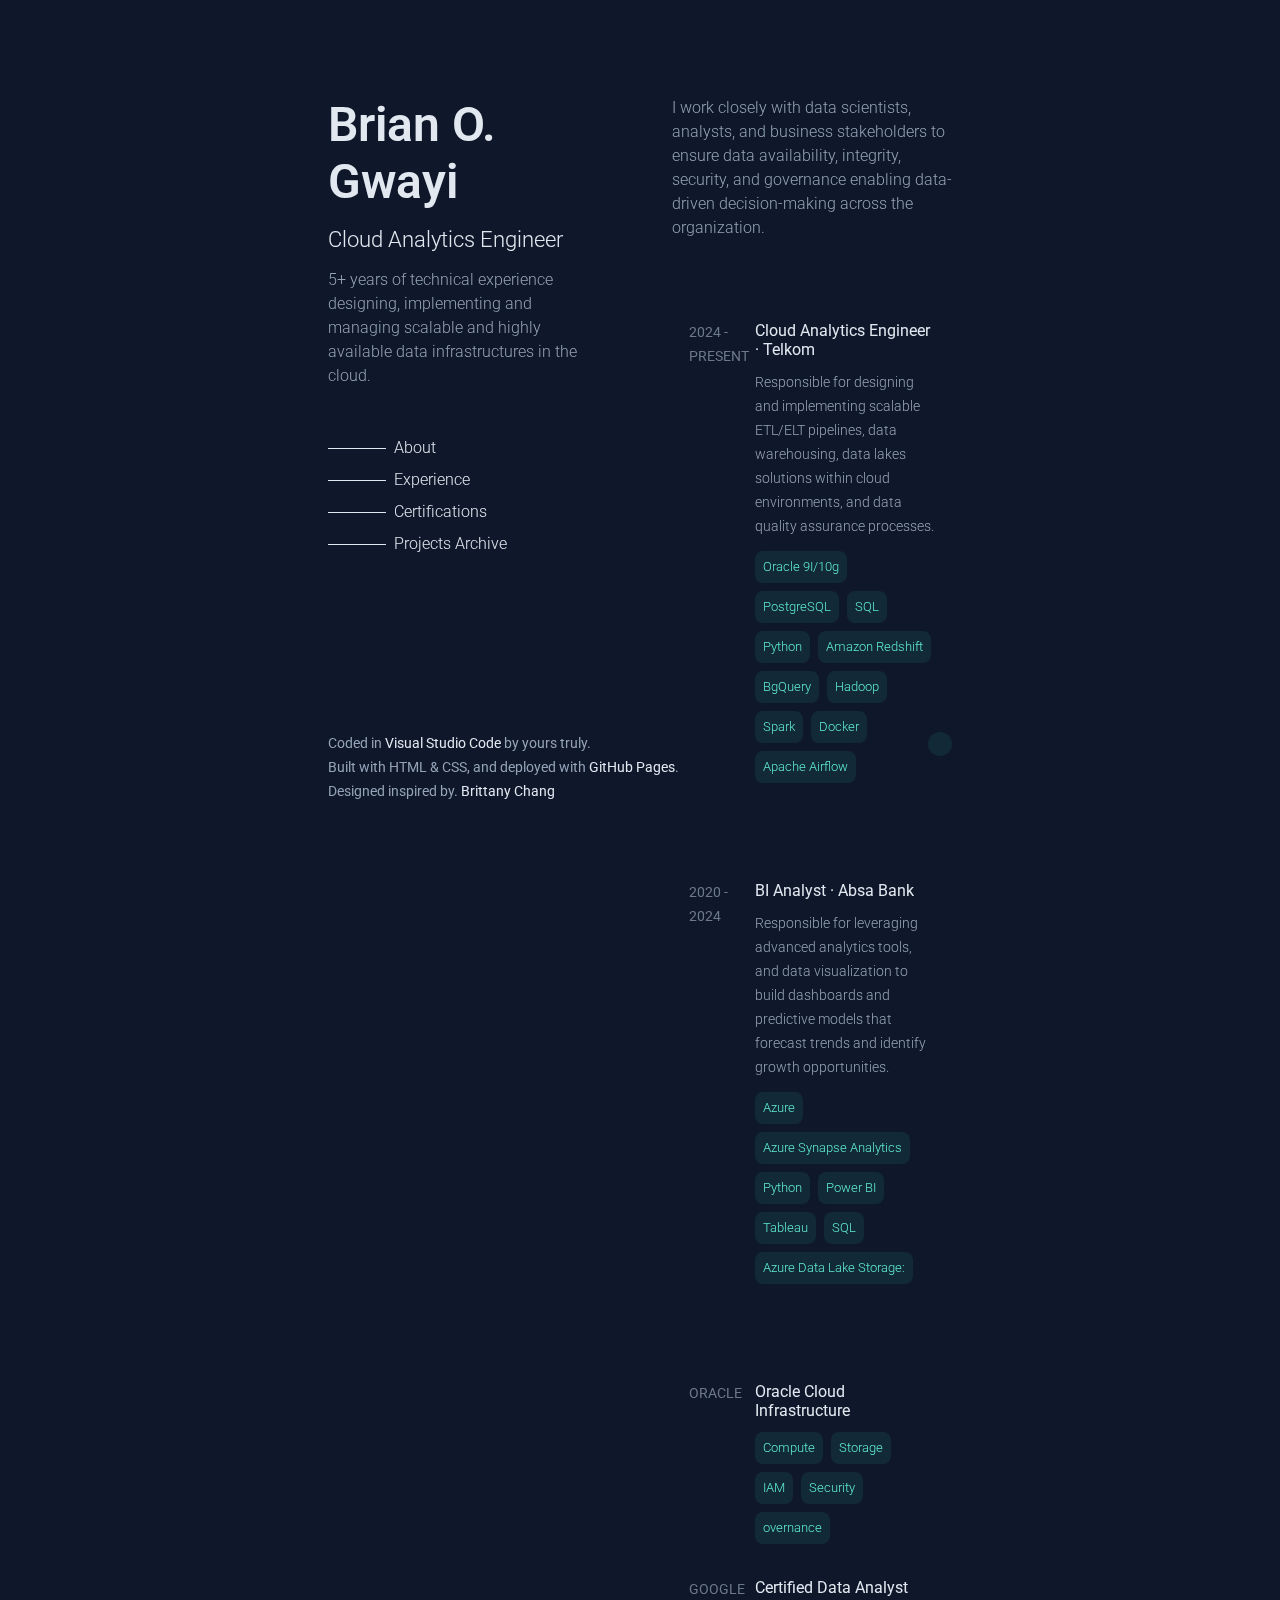
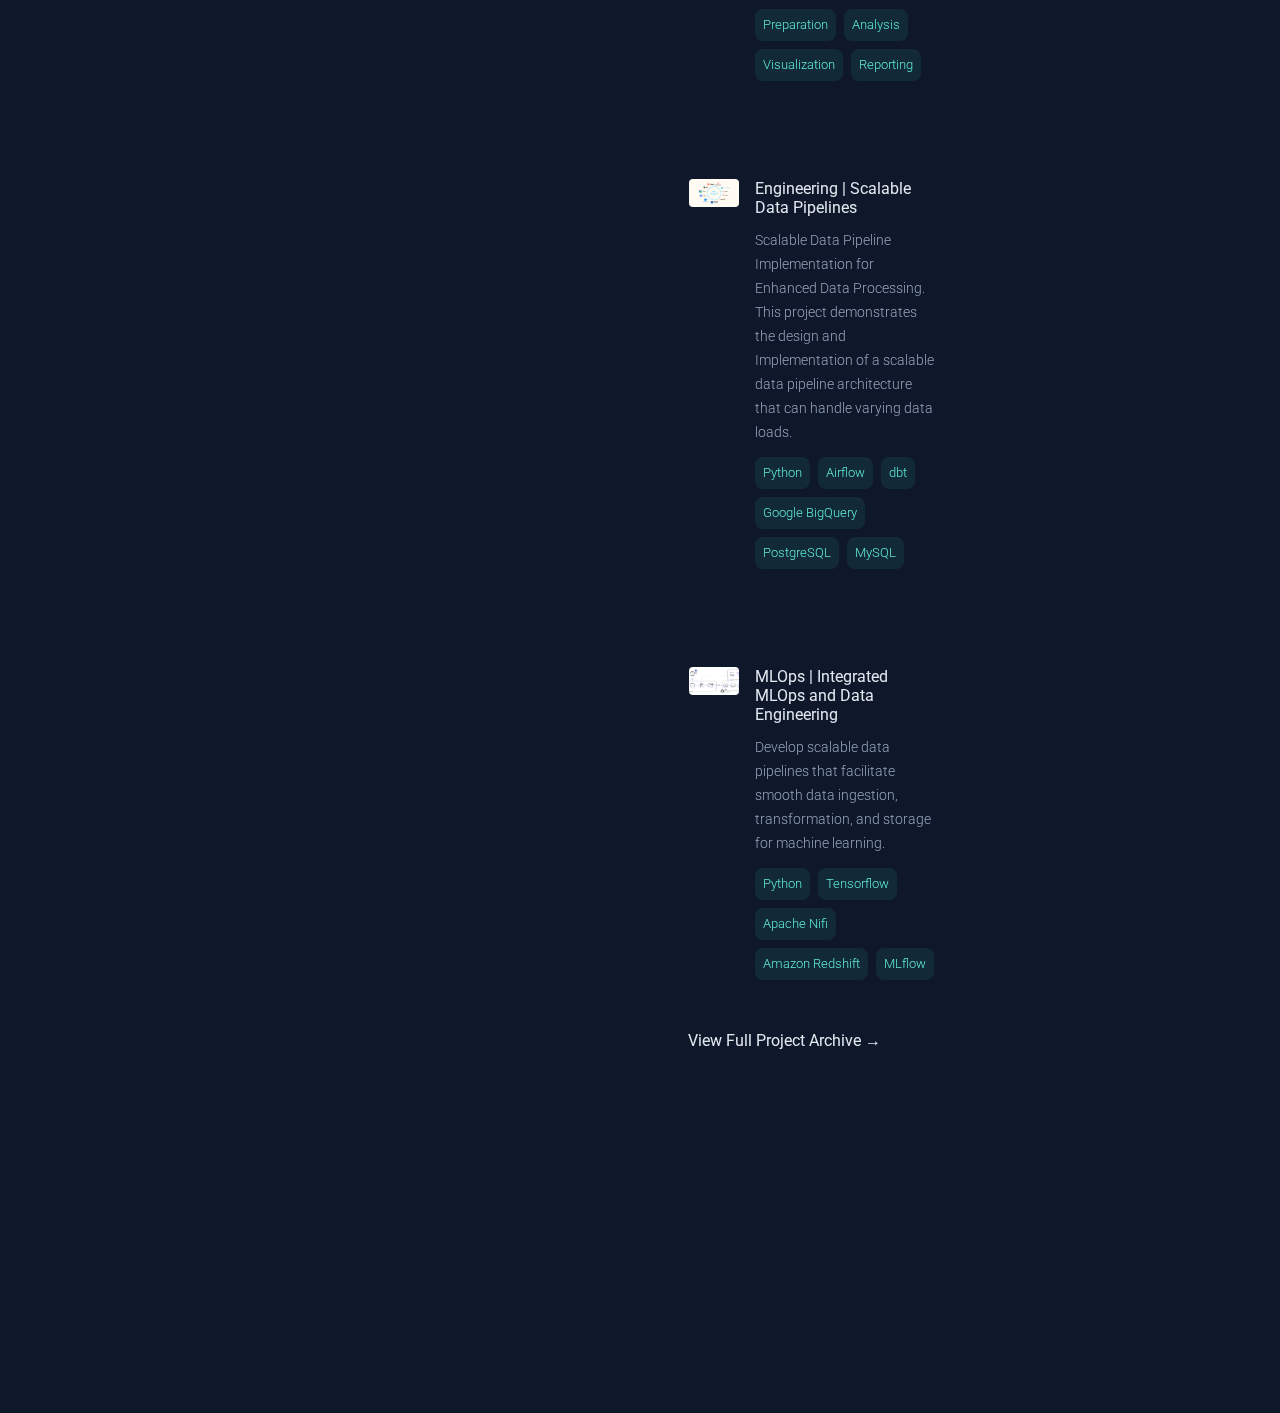
==== commit addc4242: "Update index.html" ====
--- a/index.html
+++ b/index.html
@@ -15,6 +15,16 @@
         integrity="sha512-SnH5WK+bZxgPHs44uWIX+LLJAJ9/2PkPKZ5QiAj6Ta86w+fsb2TkcmfRyVX3pBnMFcV7oQPJkl9QevSCWr3W6A=="
         crossorigin="anonymous" referrerpolicy="no-referrer" />
 </head>
+
+<!-- Google tag (gtag.js) -->
+<script async src="https://www.googletagmanager.com/gtag/js?id=G-6EZMVLG8H0"></script>
+<script>
+  window.dataLayer = window.dataLayer || [];
+  function gtag(){dataLayer.push(arguments);}
+  gtag('js', new Date());
+
+  gtag('config', 'G-6EZMVLG8H0');
+</script>
 
 <body id="body">
     <header>
@@ -129,7 +139,7 @@
                     <p class="tenure">2020 - 2024</p>
                     <div class="card-column">
                         <a class="card-header-link" href="https://absabank.co.ke/" target="_blank">
-                            <h3 class="anchor-text card-header">Business Intelligence Analyst · Absa Bank <i
+                            <h3 class="anchor-text card-header">BI Analyst · Absa Bank <i
                                     class="fa-solid fa-arrow-right anchor-icon"></i></h3>
                         </a>
                         <p>Responsible for leveraging advanced analytics tools, and data visualization to build dashboards and predictive models that forecast trends and identify growth opportunities.
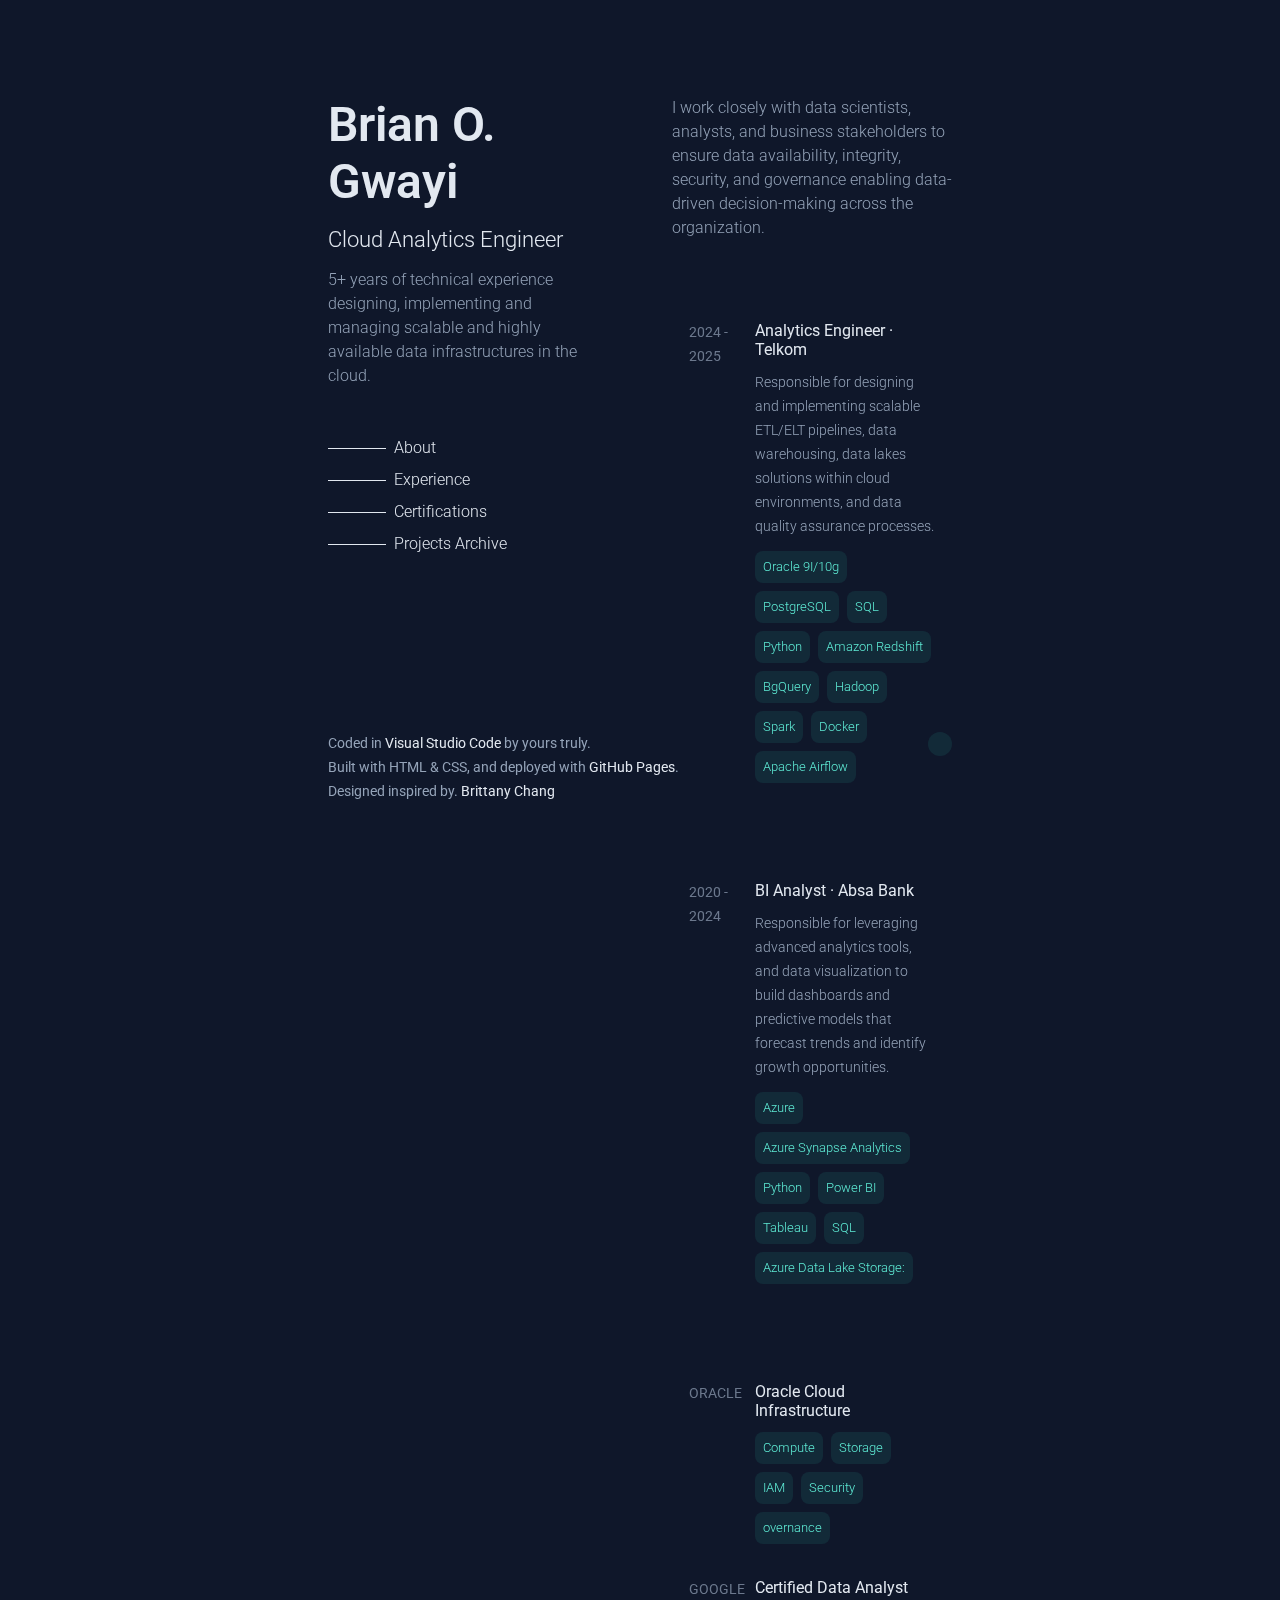
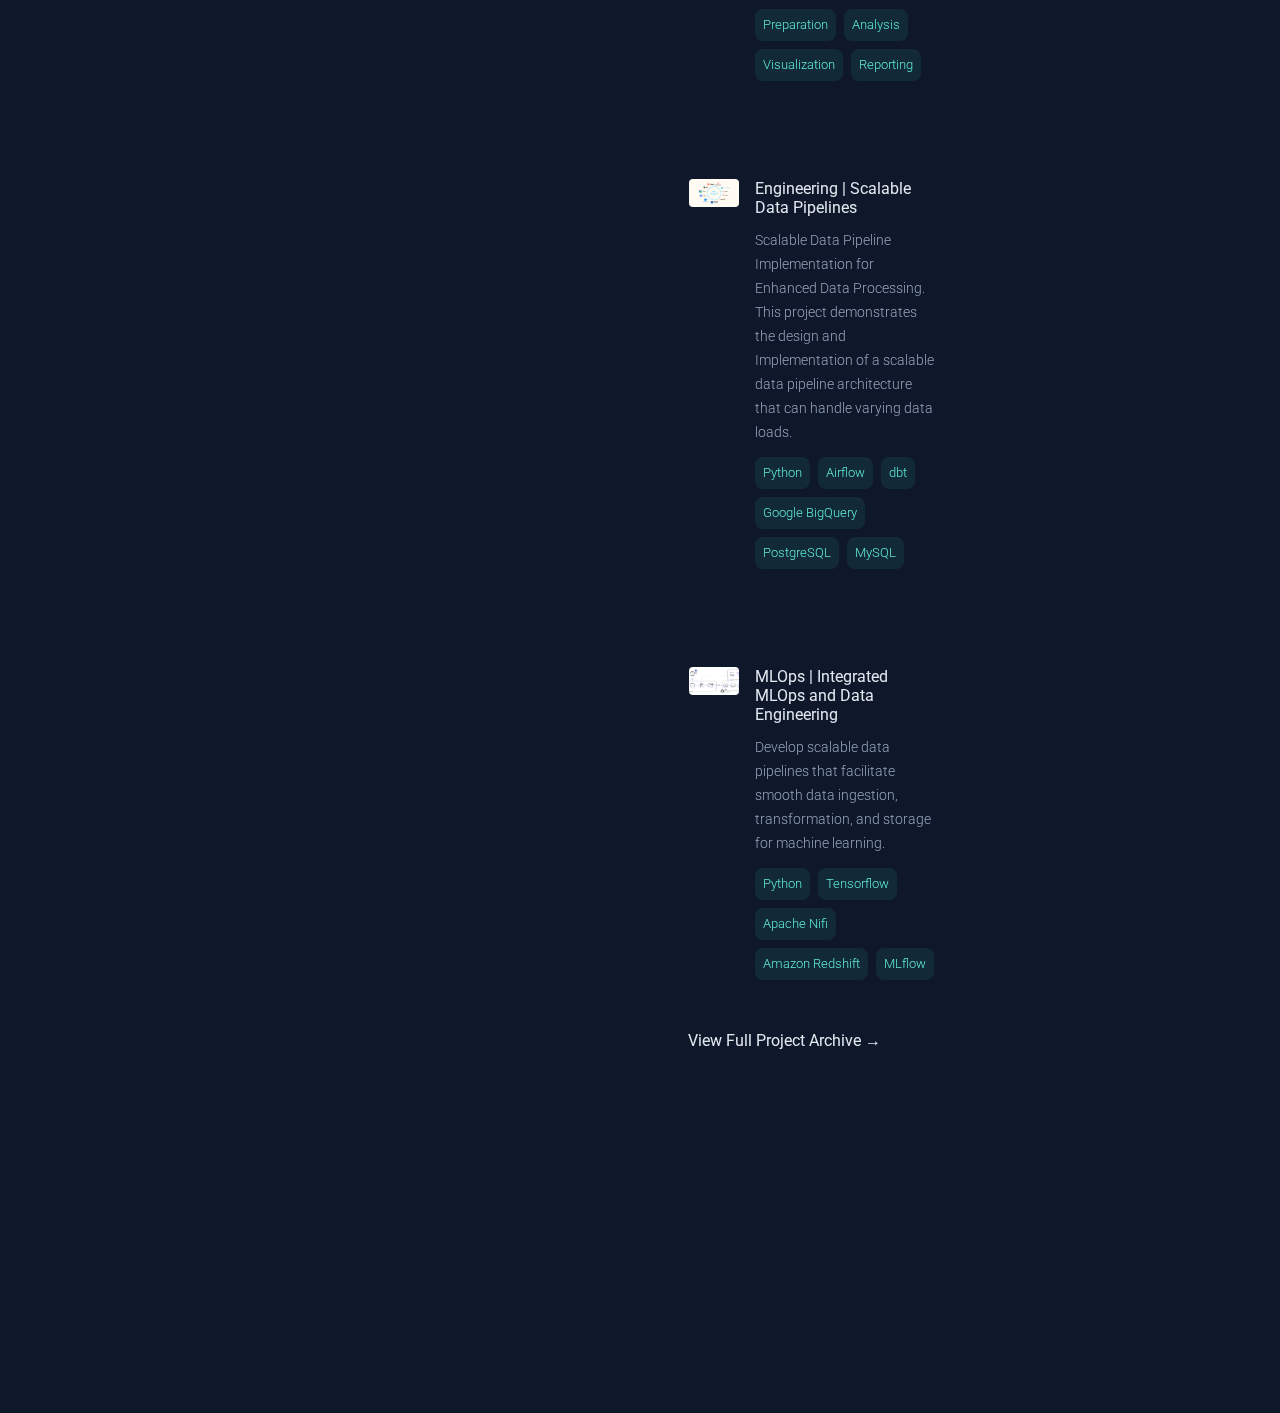
==== commit a5e0ba41: "Update index.html" ====
--- a/index.html
+++ b/index.html
@@ -110,10 +110,10 @@
             <div class="experience-contents">
                 <!-- Analytics Engineer Experience -->
                 <div class="experience-card">
-                    <p class="tenure">2024 - present</p>
+                    <p class="tenure">2024 - 2025</p>
                     <div class="card-column">
                         <a class="card-header-link" href="https://telkom.co.ke/" target="_blank">
-                            <h3 class="anchor-text card-header">Cloud Analytics Engineer · Telkom
+                            <h3 class="anchor-text card-header">Analytics Engineer · Telkom
                                 <i class="fa-solid fa-arrow-right anchor-icon"></i>
                             </h3>
                         </a>
